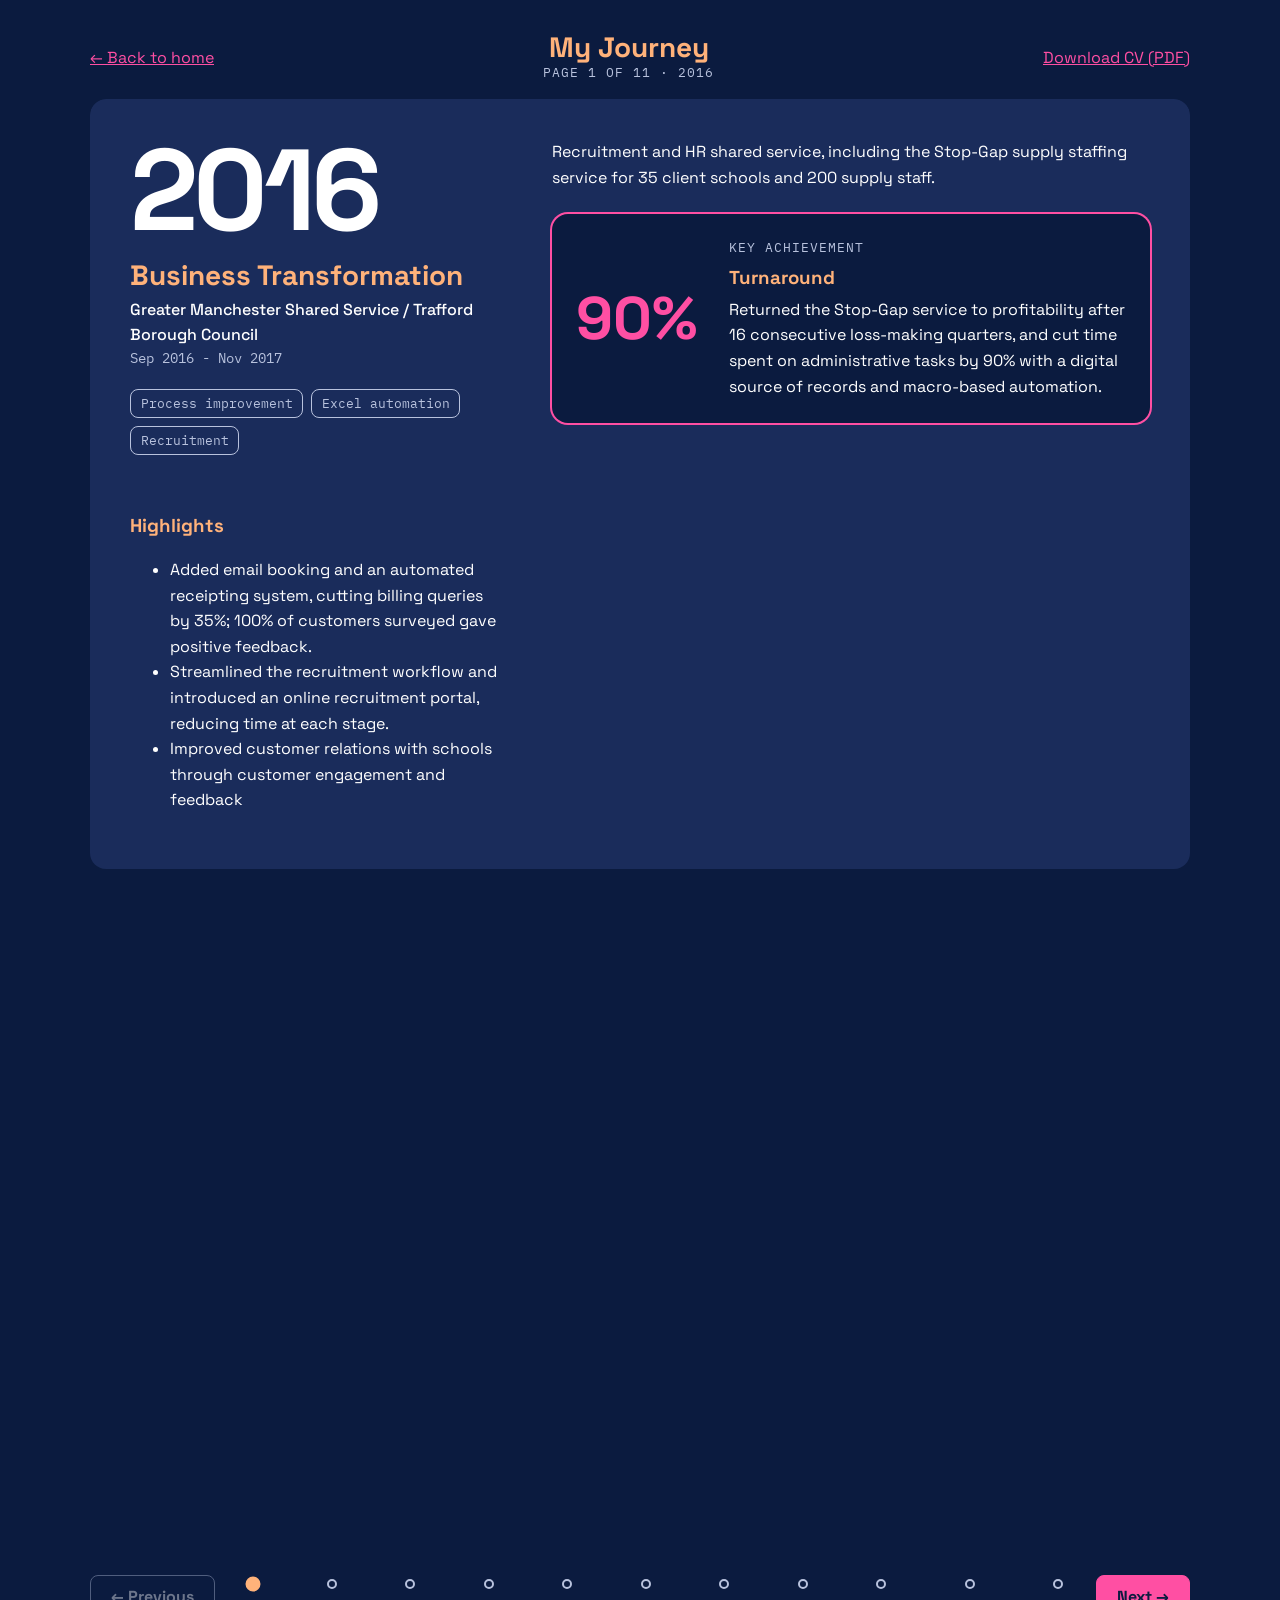
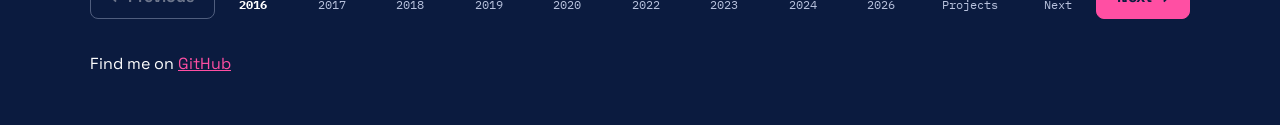
==== journey.html @ dbabebea "Created interactive CV" ====
<!DOCTYPE html>
<html lang="en-GB">
<head>
  <meta charset="UTF-8">
  <meta name="viewport" content="width=device-width, initial-scale=1.0">
  <title>My Journey | Mike Morris</title>
  <link href="https://fonts.googleapis.com/css2?family=IBM+Plex+Mono:wght@400;500&family=Space+Grotesk:wght@400;500;700&display=swap" rel="stylesheet">
  <!-- Your main stylesheet first, then the journey styles. Because journey.css
       loads second, its rules win any tie (the cascade). -->
  <link rel="stylesheet" href="styles.css">
  <link rel="stylesheet" href="journey.css">
</head>
<body class="journey-page">

  <header class="journey-header">
    <a href="index.html">← Back to home</a>
    <div class="journey-heading">
      <h1>My Journey</h1>
      <!-- journey.js writes "Page 2 of 10 · 2017" in here. aria-live makes screen readers announce it. -->
      <p class="label" id="journey-counter" aria-live="polite"></p>
    </div>
    <a href="cv.pdf">Download CV (PDF)</a>
  </header>

  <main>
    <!-- The viewport is the "window" you look through. The track holds every page side by side
         and journey.js slides it left and right. Without JavaScript, the pages simply stack. -->
    <div class="journey-viewport">
      <div class="journey-track">

        <!-- ===== Role 1 =====
             Every role follows the same pattern. To add one, copy a whole <article> block,
             give it a new id and data-label, and journey.js adds it to the year strip.
             All facts and figures come from the master CV: change them there first. -->
        <article class="journey-page-item role" id="role-2016" data-label="2016" aria-labelledby="role-2016-title">
          <div class="role-meta">
            <p class="role-year" aria-hidden="true">2016</p>
            <h2 id="role-2016-title">Business Transformation</h2>
            <p class="role-org">Greater Manchester Shared Service / Trafford Borough Council</p>
            <p class="role-dates">Sep 2016 - Nov 2017</p>
            <ul class="skills" aria-label="Skills used in this role">
              <li>Process improvement</li>
              <li>Excel automation</li>
              <li>Recruitment</li>
            </ul>
          </div>
          <div class="role-body">
            <p class="lead">Recruitment and HR shared service, including the Stop-Gap supply staffing service for 35 client schools and 200 supply staff.</p>
            <div class="achievement">
              <p class="achievement-stat">90%</p>
              <div>
                <p class="label">Key achievement</p>
                <h3>Turnaround</h3>
                <p>Returned the Stop-Gap service to profitability after 16 consecutive loss-making quarters, and cut time spent on administrative tasks by 90% with a digital source of records and macro-based automation.</p>
              </div>
            </div>
            </div><div class="role-highlights"><h3>Highlights</h3>
            <ul>
              <li>Added email booking and an automated receipting system, cutting billing queries by 35%; 100% of customers surveyed gave positive feedback.</li>
              <li>Streamlined the recruitment workflow and introduced an online recruitment portal, reducing time at each stage.</li>
              <li>Improved customer relations with schools through customer engagement and feedback</li>
            </ul>
          </div>
        </article>

        <!-- ===== Role 2 ===== -->
        <article class="journey-page-item role" id="role-2017" data-label="2017" aria-labelledby="role-2017-title">
          <div class="role-meta">
            <p class="role-year" aria-hidden="true">2017</p>
            <h2 id="role-2017-title">Assurance and Risk Support Officer</h2>
            <p class="role-org">Home Office</p>
            <p class="role-dates">Nov 2017 - Feb 2019</p>
            <ul class="skills" aria-label="Skills used in this role">
              <li>Excel automation</li>
              <li>Risk frameworks</li>
              <li>Process design</li>
            </ul>
          </div>
          <div class="role-body">
            <p class="lead">Supporting the Home Office's Risk and Assurance team, and my first move into UK Government.</p>
            <div class="achievement">
              <p class="achievement-stat">20% Reduction</p>
              <div>
                <p class="label">Key achievement</p>
                <h3>Automation</h3>
                <p>Built Excel macro automation cutting a weekly multi-hour data task to around 10 minutes, reducing administrative workload by 20% across two teams.</p>
              </div>
            </div>
            </div><div class="role-highlights"><h3>Highlights</h3>
            <ul>
              <li>Redesigned the resource pool matching process with skills-based, anonymised shortlisting, cutting matching time by around 25% and reducing unconscious bias.</li>
              <li>Developed risk assessment frameworks and a medium-term improvement strategy for the Risk and Assurance team, improving reporting accuracy.</li>
            </ul>
          </div>
        </article>

        <!-- ===== Role 3 ===== -->
        <article class="journey-page-item role" id="role-2018" data-label="2018" aria-labelledby="role-2018-title">
          <div class="role-meta">
            <p class="role-year" aria-hidden="true">2018</p>
            <h2 id="role-2018-title">Team Leader, BICS Data Quality and Cleanse</h2>
            <p class="role-org">Home Office</p>
            <p class="role-dates">Dec 2018 - Dec 2019</p>
            <ul class="skills" aria-label="Skills used in this role">
              <li>Team leadership</li>
              <li>Coaching</li>
              <li>Data quality</li>
            </ul>
          </div>
          <div class="role-body">
            <p class="lead">Leading a team of 10 responsible for data quality and cleanse across large case cohorts.</p>
            <div class="achievement">
              <p class="achievement-stat">+65%</p>
              <div>
                <p class="label">Key achievement</p>
                <h3>Team turnaround</h3>
                <p>Restructured process and culture to raise throughput by 65%, moving the team from "underachievers" to one of the most efficient, as recognised by leadership.</p>
              </div>
            </div>
            </div><div class="role-highlights"><h3>Highlights</h3>
            <ul>
              <li>Built development pathways and coaching; every team member improved between reviews and 4 of 10 were promoted within 9 months.</li>
              <li>Designed data quality and cleanse frameworks for cohorts of 6,000 to 180,000 cases, with tracking tools, QA protocols and formal reports to senior stakeholders.</li>
            </ul>
          </div>
        </article>

        <!-- ===== Role 4 ===== -->
        <article class="journey-page-item role" id="role-2019" data-label="2019" aria-labelledby="role-2019-title">
          <div class="role-meta">
            <p class="role-year" aria-hidden="true">2019</p>
            <h2 id="role-2019-title">Policy Manager</h2>
            <p class="role-org">Maritime and Coastguard Agency</p>
            <p class="role-dates">Dec 2019 - Oct 2020</p>
            <ul class="skills" aria-label="Skills used in this role">
              <li>Crisis management</li>
              <li>Policy</li>
              <li>International stakeholders</li>
            </ul>
          </div>
          <div class="role-body">
            <p class="lead">Maritime labour policy, which became the front line of the UK's COVID-19 response for seafarers.</p>
            <div class="achievement">
              <p class="achievement-stat">0 Delays</p>
              <div>
                <p class="label">Key achievement</p>
                <h3>COVID-19 response</h3>
                <p>Managed the UK maritime seafarer repatriation response, repatriating 80% of seafarers on UK-flagged ships within their legal limit with zero delays to global shipping.</p>
              </div>
            </div>
            </div><div class="role-highlights"><h3>Highlights</h3>
            <ul>
              <li>Represented the UK at international maritime conventions, including the European Maritime Safety Agency workshop in Lisbon.</li>
              <li>Managed biannual tripartite working group of seafarers, shipowners and Government, then restructured it to run remotley during COVID-19 pandemic.</li>
              <li>Led Maritime Labour Convention 2006 policy work and its post-implementation review, analysing compliance data to drive improvements.</li>
            </ul>
          </div>
        </article>

        <!-- ===== Role 5 ===== -->
        <article class="journey-page-item role" id="role-2020" data-label="2020" aria-labelledby="role-2020-title">
          <div class="role-meta">
            <p class="role-year" aria-hidden="true">2020</p>
            <h2 id="role-2020-title">Programme Support and Private Secretary, LAMP Testing</h2>
            <p class="role-org">Department of Health and Social Care (loan from MCGA)</p>
            <p class="role-dates">Oct 2020 - Feb 2022</p>
            <ul class="skills" aria-label="Skills used in this role">
              <li>Programme delivery</li>
              <li>Vendor negotiation</li>
              <li>Governance</li>
            </ul>
          </div>
          <div class="role-body">
            <p class="lead">Delivering saliva-based LAMP COVID-19 testing for NHS staff during the national emergency, reporting to the Programme Director and Chief Scientific Officer.</p>
            <div class="achievement">
              <p class="achievement-stat">25%</p>
              <div>
                <p class="label">Key achievement</p>
                <h3>National rollout</h3>
                <p>Delivered LAMP COVID-19 testing across 6 NHS Trusts covering 30+ hospitals and universities, providing routine testing capacity for 25% of the NHS workforce, ahead of schedule and under budget.</p>
              </div>
            </div>
            </div><div class="role-highlights"><h3>Highlights</h3>
            <ul>
              <li>Ran six concurrent site implementation workstreams, each with its own plan tracking milestones, dependencies and compliance.</li>
              <li>Secured a 12-month warranty extension at no additional cost for 200+ unused LAMP machines, with no contractual obligation on the vendor.</li>
              <li>Automated the lab ordering process, saving around 2 hours a week across 5 labs.</li>
              <li>As Private Secretary, advised the Director of LAMP Testing on policy implementation,cross-departmental work and departmental standards and practices.</li>
            </ul>
          </div>
        </article>

        <!-- ===== Role 6 ===== -->
        <article class="journey-page-item role" id="role-2022" data-label="2022" aria-labelledby="role-2022-title">
          <div class="role-meta">
            <p class="role-year" aria-hidden="true">2022</p>
            <h2 id="role-2022-title">Project &amp; Product Manager</h2>
            <p class="role-org">Lloyds Banking Group</p>
            <p class="role-dates">Mar 2022 - Apr 2023 · Contract</p>
            <ul class="skills" aria-label="Skills used in this role">
              <li>Roadmapping</li>
              <li>Portfolio governance</li>
              <li>Release planning</li>
            </ul>
          </div>
          <div class="role-body">
            <p class="lead">The UK's largest retail and commercial bank. Managed a portfolio of 35+ initiatives across 7 business areas and customer-facing digital products serving 350,000+ users.</p>
            <div class="achievement">
              <p class="achievement-stat">6&nbsp;clashes</p>
              <div>
                <p class="label">Key achievement</p>
                <h3>Release roadmap</h3>
                <p>Built the delivery roadmap for 35 projects across 7 departments and 12 monthly release windows, exposing 6 release clashes; resequenced with senior leaders, avoiding at least 3 project delays.</p>
              </div>
            </div>
            </div><div class="role-highlights"><h3>Highlights</h3>
            <ul>
              <li>Introduced portfolio-level governance, dependency management and alignment protocols, reducing inter-project conflicts by 30%.</li>
              <li>Developed stage-gate governance and PMO standards across business units, moving delivery from inconsistent practice to a standard framework.</li>
              <li>Took customer-facing digital products from business case to launch, coordinating Technology, Compliance, Marketing and Operations for 350,000+ customers.</li>
            </ul>
          </div>
        </article>

        <!-- ===== Role 7 ===== -->
        <article class="journey-page-item role" id="role-2023" data-label="2023" aria-labelledby="role-2023-title">
          <div class="role-meta">
            <p class="role-year" aria-hidden="true">2023</p>
            <h2 id="role-2023-title">Head of PMO</h2>
            <p class="role-org">QuantSpark</p>
            <p class="role-dates">Apr 2023 - Aug 2023</p>
            <ul class="skills" aria-label="Skills used in this role">
              <li>PMO set-up</li>
              <li>Asana</li>
              <li>Runn.io</li>
            </ul>
          </div>
          <div class="role-body">
            <p class="lead">Data science and analytics consultancy of around 80 people. Recruited to build PMO capability from inception, reporting to the CEO as a member of the Senior Leadership Team.</p>
            <div class="achievement">
              <p class="achievement-stat">4&nbsp;months</p>
              <div>
                <p class="label">Key achievement</p>
                <h3>PMO from zero</h3>
                <p>Designed and implemented the PMO framework (lifecycle methodology, portfolio governance, resource management, risk), taking the firm from no formal practice to operational maturity in four months.</p>
              </div>
            </div>
            </div><div class="role-highlights"><h3>Highlights</h3>
            <ul>
              <li>Introduced stage-gate governance that improved revenue forecasting accuracy by 30%, project profitability visibility by 40% and overall project efficiency by 25%.</li>
              <li>Built skills-based allocation and capacity planning for 30+ consultants across 15+ concurrent projects, raising billable utilisation by 25% and cutting bench time by 40%.</li>
              <li>Designed and piloted RAID training with 10 project staff; CEO intervention on pilot projects fell by 65%.</li>
            </ul>
          </div>
        </article>

        <!-- ===== Role 8 ===== -->
        <article class="journey-page-item role" id="role-2024" data-label="2024" aria-labelledby="role-2024-title">
          <div class="role-meta">
            <p class="role-year" aria-hidden="true">2024</p>
            <h2 id="role-2024-title">Project Manager - Global</h2>
            <p class="role-org">Vantage Data Centres</p>
            <p class="role-dates">Feb 2024 - Mar 2026 · Role made redundant</p>
            <ul class="skills" aria-label="Skills used in this role">
              <li>Power BI</li>
              <li>MS Project</li>
              <li>Azure DevOps</li>
              <li>Power Platform</li>
            </ul>
          </div>
          <div class="role-body">
            <p class="lead">Global hyperscale data centre provider, 1,000+ employees. Delivered projects and platform governance across EMEA, APAC and North America, working asynchronously across seven time zones.</p>
            <div class="achievement">
              <p class="achievement-stat">$150k</p>
              <div>
                <p class="label">Key achievement</p>
                <h3>Programme rescue and cancellation</h3>
                <p>Took over a CFIUS regulatory segmentation project that had been Red for 2+ months and reached Green within two weeks. Then recommended cancelling it as no longer fit for purpose, saving $150,000 with agreement from Legal, Cybersecurity and IT.</p>
              </div>
            </div>
            </div><div class="role-highlights"><h3>Highlights</h3>
            <ul>
              <li>Built a Power BI project hub for a Director overseeing 26 projects, cutting utilisation from 145% to 90% in three weeks; four projects moved from Red to Green.</li>
              <li>Introduced Agile ceremonies, story pointing and MVPs, cutting load on 8 developers from 300% to 85% over four sprints.</li>
              <li>Built a department-wide PMO framework from inception, reducing project delays by 25% and delivery timelines by 20%.</li>
              <li>Took a stalled executive dashboard programme from 1 to 8 live dashboards, unifying up to five source systems through a bronze, silver and gold data lake.</li>
              <li>Managed a $10M estate-wide hardware upgrade across 30+ data centre facilities, delivering on time with minimal disruption.</li>
            </ul>
          </div>
        </article>

        <!-- ===== Role 9 (current) ===== -->
        <article class="journey-page-item role" id="role-2026" data-label="2026" aria-labelledby="role-2026-title">
          <div class="role-meta">
            <p class="role-year" aria-hidden="true">2026</p>
            <h2 id="role-2026-title">Founder</h2>
            <p class="role-org">Early-stage B2C SaaS start-up (stealth)</p>
            <p class="role-dates">Mar 2026 - Present</p>
            <ul class="skills" aria-label="Skills used in this role">
              <li>Product strategy</li>
              <li>Commercial modelling</li>
              <li>UK GDPR</li>
            </ul>
          </div>
          <div class="role-body">
            <p class="lead">Founded a mobile-first subscription platform alongside a technical co-founder. Product details are withheld while the business is pre-launch.</p>
            <div class="achievement">
              <p class="achievement-stat">12+</p>
              <div>
                <p class="label">Key achievement</p>
                <h3>Concept to launch-ready</h3>
                <p>Took the platform from concept to a de-risked, launch-ready specification: 12+ specification documents, a four-phase roadmap and 15+ interactive prototypes covering every major user flow.</p>
              </div>
            </div>
            </div><div class="role-highlights"></div><div class="role-highlights"><h3>Highlights</h3>
            <ul>
              <li>Recruited and structured an equal technical co-founder partnership, documenting equity, vesting, reserved matters and IP assignment.</li>
              <li>Built the commercial model and go-to-market plan, benchmarking pricing against 20+ competitors and simplifying a four-tier model to two tiers.</li>
              <li>Drafted a UK GDPR-compliant privacy policy, incorporated the company and completed ICO registration.</li>
            </ul>
          </div>
        </article>

        <!-- ===== The Fun Stuff (hobbies & learning) ===== -->
          <section class="journey-page-item journey-extras" id="side-projects" data-label="Projects" aria-labelledby="side-projects-title">
          <p class="label">Alongside the day job</p>
          <h2 id="side-projects-title">Side projects and hobbies</h2>
          <p class="lead">What I build to understand the technology, the businesses I advise, and what I do away from a screen.</p>

          <h3>Things I've built</h3>
          <div class="card-grid">
            <article class="tile">
              <p class="label">2026 · WebAssembly · AI delivery</p>
              <h4>Red Alert in the browser</h4>
              <p>A browser port of Command &amp; Conquer: Red Alert (1996), with an agentic AI coding.</p>
              <a href="Projects/Red-Alert-Browser.html">Find out more</a>
            </article>
            <article class="tile">
              <p class="label">n8n · Apify · AI workflows</p>
              <h4>Job search automation</h4>
              <p>A low-cost AI model scores every scraped role against my CV, and only roles above 60% go to a stronger model to draft a cover letter. Published on GitHub after a full data-protection review.</p>
               <a href="Projects/Job-Search-Automation.html">Find out more</a> 
            </article>
            <article class="tile">
              <p class="label">Google Workspace · Script Automation · Google Data Studio</p>
              <h4>Semi-Automated Application Tracking</h4>
              <p>Autmated record keeping tracking all job applications made and outcomes feeding into live dashboard </p>
              <a href="Projects/records-automation.html">Find out more</a>
            </article>
            <article class="tile">
              <p class="label">Svelte · AI-assisted development</p>
              <h4>Document navigation app</h4>
              <p>Custom web app created for presenting sensitive data during meeting.</p>
            </article>
            <article class="tile">
              <p class="label">Raspberry Pi · DNS · Linux</p>
              <h4>Pi-hole home network</h4>
              <p>Network-wide ad and tracker blocking.</p>
            </article>
          </div>

          <h3>Advisory work</h3>
          <dl class="highlights">
            <dt><a href="https://www.vierma.cz/">Vierma</a> · Feb 2026 - Present</dt>
            <dd>Commercial and growth advisor to a premium textile e-commerce start-up based in Prague. Attending international trade exhibitions.</dd>
            <dt><a href="https://www.TheGKN.net">The Goalkeeping Network</a> · Jan 2021 - Present</dt>
            <dd>Supporting company Founders with commercial and business advice.</dd>
            <dt>Born Again Boots · Feb 2023 - Jan 2025</dt>
            <dd>Business planning for a sustainable footwear company, including P&amp;L forecasting, financial controls and reporting.</dd>
          </dl>

          <h3>Outside work</h3>
          <div class="card-grid">
            <article class="tile">
              <p class="label">Sport</p>
              <h4>Football and fundraising</h4>
              <p>Organised charity football matches between 2017 and 2022, raising £7,500+ for personal causes, Ronald McDonald House and the Darby Rimmer MND Foundation.</p>
            </article>
            <article class="tile">
              <p class="label">Coaching</p>
              <h4>Grassroots Football</h4>
              <p>Goalkeeing coach supporting Step 7 grassroots club since October 2025. Last season achieved promotion, two cup finals and one cup win</p>
            </article>
            <article class="tile">
              <p class="label">Football</p>
              <h4>Goalkeeing</h4>
              <p>10 years warming benches around non-league across North-West, South Coast and London.</p>
            </article>
          </div>
        </section>


        <!-- ===== The next role ===== -->
        <section class="journey-page-item journey-end" id="next" data-label="Next" aria-labelledby="next-title">
          <p class="label">The next role</p>
          <h2 id="next-title">Looking for project and programme delivery, PMO and governance roles.</h2>
          <p class="lead">Open to London, hybrid and remote roles. If your team is working on something like this, I'd like to hear about it.</p>
          <p>Open to contract, Permanent or Freelance opportunities</p>
          <p class="journey-end-links">
            <a href="mailto:"Mikem9693@Gmail.com">Email me</a>
            <a href="cv.pdf">Download CV (PDF)</a>
            <a href="#role-2016">Back to 2016</a>
          </p>
        </section>

      </div>
    </div>

    <!-- The navigation bar. It starts hidden, and journey.js reveals it, because
         these buttons only work when JavaScript is running. -->
    <nav class="journey-nav" aria-label="Move through my journey" hidden>
      <button type="button" class="journey-prev">← Previous</button>
      <ol class="journey-spine"></ol>
      <button type="button" class="journey-next">Next →</button>
    </nav>
  </main>

  <footer>
    <p>Find me on <a href="https://github.com/Mikem9693">GitHub</a></p>
  </footer>

  <!-- Scripts go at the end of <body>, so the page's HTML exists before the script looks for it. -->
  <script src="journey.js"></script>
</body>
</html>
---- styles.css ----
:root {
  --bg: #0B1B3F;
  --surface: #1A2C5B;
  --text: #FFFFFF;
  --muted: #B8C2DD;
  --heading: #FFB27A;
  --accent: #FF4FA3;
}

* {
  box-sizing: border-box;
}

body {
  margin: 0;
  padding: 2rem;
  font-family: "Space Grotesk", sans-serif;
  background: var(--bg);
  color: var(--text);
  line-height: 1.6;
  min-height: 100vh;
  display: flex;
  flex-direction: column;
  gap: 1rem;
}

main, footer {
  width: 100%;
  max-width: 1400px;
  margin: 0 auto;
}

h1, h2, h3 {
  color: var(--heading);
}

h1 {
  font-size: 3rem;
  line-height: 1.1;
}

a {
  color: var(--accent);
}

.bento {
  display: grid;
  grid-template-columns: repeat(4, 1fr);
  grid-template-rows: repeat(4, auto);
  gap: 1rem;
  flex: 1;
}

.tile {
  background: var(--surface);
  border-radius: 1rem;
  padding: 1.5rem;
  transition: transform 0.2s ease, box-shadow 0.2s ease;
}

.tile:hover {
  transform: translateY(-4px);
  box-shadow: 0 0 0 2px var(--accent);
}

.tile h1,
.tile h2 {
  margin-top: 0;
}

.label {
  font-family: "IBM Plex Mono", monospace;
  font-size: 0.8rem;
  text-transform: uppercase;
  letter-spacing: 0.08em;
  color: var(--muted);
  margin: 0 0 0.75rem;
}

.tile-intro    { grid-column: span 3; }
.tile-featured { grid-column: span 2; grid-row: span 2; }
.tile-built    { grid-column: span 2; }
.tile-toolkit  { grid-column: span 3; }

@media (max-width: 700px) {
  .bento {
    grid-template-columns: 1fr;
    grid-template-rows: none;
  }
  .tile {
    grid-column: auto;
    grid-row: auto;
  }
}

.highlights dt {
  color: var(--heading);
  font-weight: 500;
}

.highlights dd {
  margin: 0 0 0.75rem;
}
.article-page h3 {
  font-size: 1rem;
  font-weight: 700;
  margin: 1rem 0 0.5rem;
}

.article-page ul {
  padding-left: 1.25rem;
}

.callout {
  margin: 2rem 0;
  padding: 1.25rem 1.5rem;
  background: var(--surface);
  border-left: 4px solid var(--accent);
  border-radius: 0 0.75rem 0.75rem 0;
  font-size: 0.9rem;
  font-style: italic;
}

.callout p {
  margin: 0;
}
---- journey.css ----
/* ==========================================================
   journey.css: styles for journey.html only.
   Uses the colour variables from styles.css (--bg, --surface,
   --text, --muted, --heading, --accent), so if you change a
   colour there, this page changes too.
   ========================================================== */

/* ----- Page layout ----- */

.journey-header,
.journey-page main,
.journey-page footer {
  width: 100%;
  max-width: 1100px;
  margin: 0 auto;
}

.journey-page main {
  flex: 1;
}

.journey-header {
  display: flex;
  flex-wrap: wrap;
  justify-content: space-between;
  align-items: center;
  gap: 1rem;
}

.journey-heading {
  text-align: center;
}

.journey-heading h1 {
  margin: 0;
  font-size: 1.75rem;
}

.journey-heading .label {
  margin: 0;
}

/* Every page of the journey is a card, like your homepage tiles. */
.journey-page-item {
  background: var(--surface);
  border-radius: 1rem;
  padding: 2.5rem;
}

/* Without JavaScript, the pages stack in a column like a normal CV. */
.journey-track {
  display: flex;
  flex-direction: column;
  gap: 1.5rem;
}

/* ----- A role page ----- */

.role {
  display: grid;
  grid-template-columns: 1fr 1.6fr;
  align-content: start;  /* stops the rows stretching when a page is shorter than the tallest one */
  gap: 2rem 3rem;
}

.role-year {
  margin: 0 0 1rem;
  font-size: clamp(4rem, 9vw, 7.5rem);
  font-weight: 700;
  line-height: 0.9;
  letter-spacing: -0.04em;
}

.role h2 {
  margin: 0 0 0.25rem;
  font-size: 1.75rem;
  line-height: 1.2;
}

.role-org {
  margin: 0;
  font-weight: 500;
}

.role-dates {
  margin: 0 0 1.25rem;
  font-family: "IBM Plex Mono", monospace;
  font-size: 0.85rem;
  color: var(--muted);
}

.skills {
  list-style: none;
  margin: 0;
  padding: 0;
  display: flex;
  flex-wrap: wrap;
  gap: 0.5rem;
}

.skills li {
  padding: 0.2rem 0.6rem;
  border: 1px solid var(--muted);
  border-radius: 0.5rem;
  font-family: "IBM Plex Mono", monospace;
  font-size: 0.8rem;
  color: var(--muted);
}

.role-body .lead {
  margin-top: 0;
}

.role-body h3,
.role-highlights h3 {
  margin: 1.5rem 0 0.5rem;
  .role-highlights {
  grid-column: 1 / -1;
}

.role-highlights h3:first-child {
  margin-top: 0;
}
}

/* The key achievement panel borrows the pink ring from your tile hover. */
.achievement {
  display: flex;
  flex-wrap: wrap;
  align-items: center;
  gap: 1rem 2rem;
  margin: 1.5rem 0 0;
  padding: 1.5rem;
  border-radius: 1rem;
  background: var(--bg);
  box-shadow: 0 0 0 2px var(--accent);
}

.achievement > div {
  flex: 1 1 16rem;
}

.achievement-stat {
  margin: 0;
  font-size: clamp(2.5rem, 5vw, 3.75rem);
  font-weight: 700;
  line-height: 1;
  color: var(--accent);
}

.achievement .label,
.achievement h3 {
  margin: 0 0 0.25rem;
}

.achievement p:last-child {
  margin: 0;
}

/* ----- Final page ----- */

.journey-end h2 {
  margin: 0 0 1rem;
  font-size: 2.25rem;
  line-height: 1.15;
}

.journey-end-links {
  display: flex;
  flex-wrap: wrap;
  gap: 1rem 2rem;
  font-weight: 700;
}

/* ==========================================================
   Book mode. journey.js adds the class "is-book" to <body>,
   so these rules only apply when JavaScript is running.
   ========================================================== */

.is-book .journey-viewport {
  overflow: hidden;      /* hides the pages to the left and right... */
  overflow: clip;        /* ...and stops the browser scrolling it sideways when a link like #role-3 opens.
                            Older browsers ignore this line and keep "hidden". */
  border-radius: 1rem;
  transition: height 0.6s cubic-bezier(0.2, 0.7, 0.2, 1);
}

.is-book .journey-track {
  flex-direction: row;   /* pages sit side by side instead of stacked */
  gap: 0;
  transition: transform 0.6s cubic-bezier(0.2, 0.7, 0.2, 1);
  align-items: flex-start;
}

.is-book .journey-page-item {
  flex: 0 0 100%;        /* each page is exactly one viewport wide */
}

/* ----- Navigation bar ----- */

.journey-nav {
  display: flex;
  align-items: center;
  gap: 1rem;
  margin-top: 1rem;
}

/* Important: "display: flex" above would override the hidden attribute,
   so this rule puts it back. */
.journey-nav[hidden] {
  display: none;
}

.journey-nav button {
  min-height: 44px;
  padding: 0 1.25rem;
  border: 1px solid var(--muted);
  border-radius: 0.5rem;
  background: transparent;
  color: var(--text);
  font: inherit;
  font-weight: 700;
  cursor: pointer;
}

.journey-nav .journey-next {
  background: var(--accent);
  border-color: var(--accent);
  color: var(--bg);
}

.journey-nav button:disabled {
  opacity: 0.4;
  cursor: default;
}

.journey-nav button:focus-visible {
  outline: 2px solid var(--heading);
  outline-offset: 2px;
}

/* The year strip */
.journey-spine {
  flex: 1;
  list-style: none;
  margin: 0;
  padding: 0;
  display: flex;
  justify-content: space-between;
  overflow-x: auto;
}

.journey-nav .spine-button {
  display: flex;
  flex-direction: column;
  align-items: center;
  gap: 0.35rem;
  min-width: 44px;
  padding: 0.25rem;
  border: none;
  background: none;
  color: var(--muted);
  font-family: "IBM Plex Mono", monospace;
  font-size: 0.75rem;
  font-weight: 400;
}

.spine-dot {
  width: 10px;
  height: 10px;
  border: 2px solid var(--muted);
  border-radius: 50%;
  transition: transform 0.3s ease, background 0.3s ease;
}

/* Pages you've passed and the page you're on get a filled peach dot. */
.spine-button.is-passed .spine-dot,
.spine-button[aria-current] .spine-dot {
  background: var(--heading);
  border-color: var(--heading);
}

.journey-nav .spine-button[aria-current] {
  color: var(--text);
  font-weight: 700;
}

.spine-button[aria-current] .spine-dot {
  transform: scale(1.5);
}

/* Some people set their device to reduce motion. Respect that. */
@media (prefers-reduced-motion: reduce) {
    .is-book .journey-viewport,
  .spine-dot {
    transition: none;
  }
}

/* Phones: one column, less padding, previous and next on their own row. */
@media (max-width: 700px) {
  .role {
    grid-template-columns: 1fr;
  }

  .journey-page-item {
    padding: 1.5rem;
  }

  .journey-nav {
    flex-wrap: wrap;
  }

  .journey-spine {
    order: -1;           /* moves the year strip above the buttons */
    flex-basis: 100%;
  }
}

/* ----- Side projects page ----- */

.card-grid {
  display: grid;
  grid-template-columns: repeat(auto-fit, minmax(14rem, 1fr));
  gap: 1rem;
}

.journey-extras h2 {
  margin: 0 0 1rem;
  font-size: 2.25rem;
  line-height: 1.15;
}

.journey-extras h3 {
  font-size: 1rem;
  margin: 2rem 0 0.75rem;
}

.journey-extras h4 {
  margin: 0 0 0.5rem;
  color: var(--heading);
}

.journey-extras .tile {
  background: var(--bg);
}

.journey-extras .tile p:last-child {
  margin-bottom: 0;
}
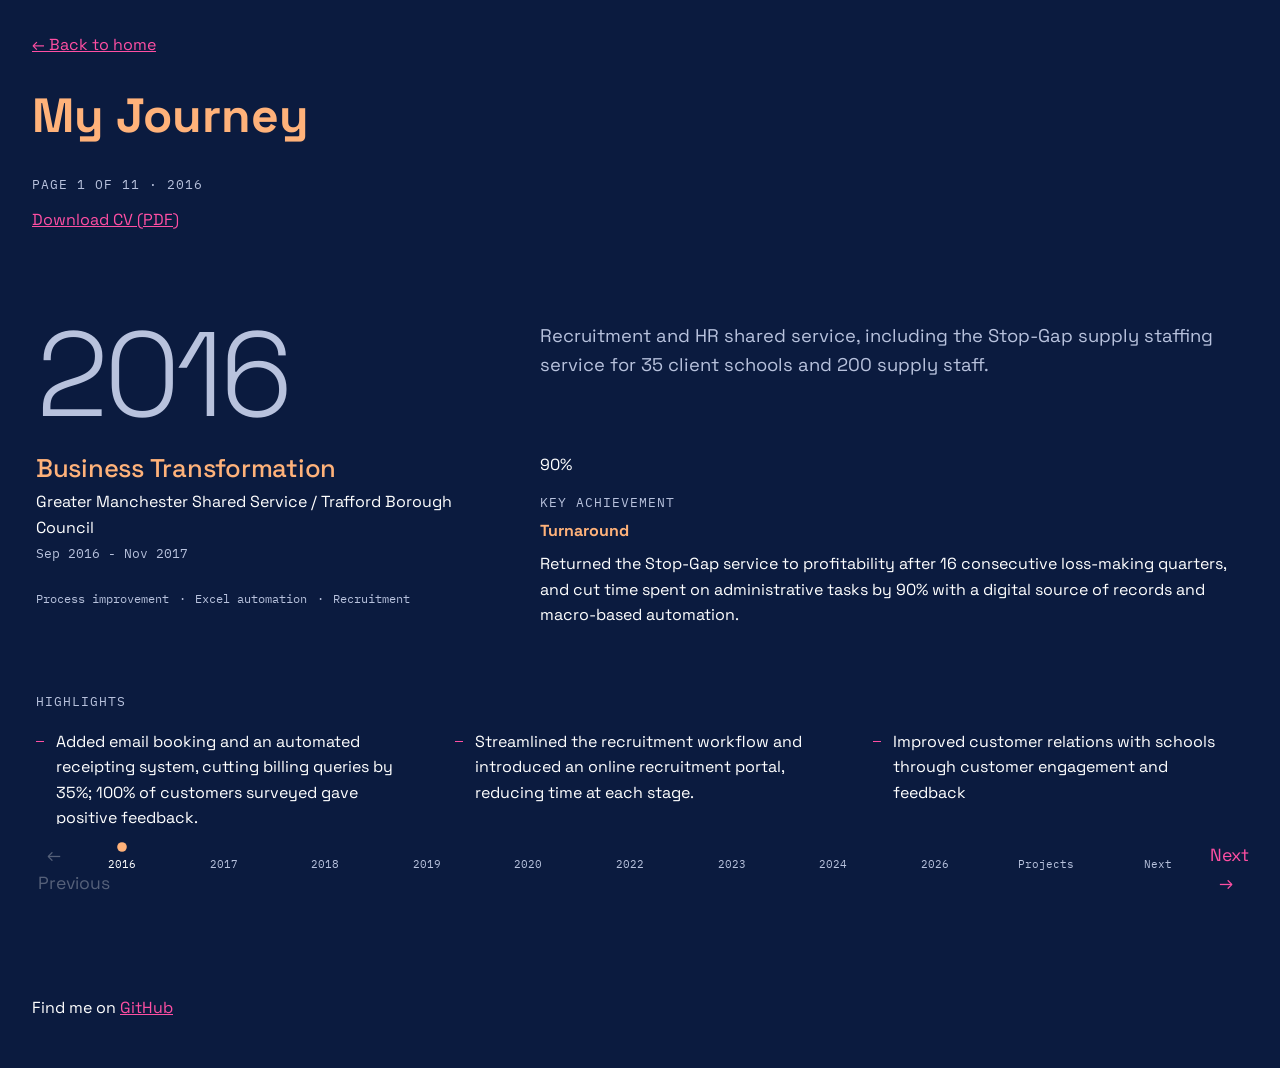
==== commit 82bff9c1: "navigation bar sticky amendment & text changes" ====
--- a/journey.html
+++ b/journey.html
@@ -2,7 +2,7 @@
 <html lang="en-GB">
 <head>
   <meta charset="UTF-8">
-  <meta name="viewport" content="width=device-width, initial-scale=1.0">
+  <meta name="viewport" content="width=device-width, initial-scale=1.0, viewport-fit=cover">
   <title>My Journey | Mike Morris</title>
   <link href="https://fonts.googleapis.com/css2?family=IBM+Plex+Mono:wght@400;500&family=Space+Grotesk:wght@400;500;700&display=swap" rel="stylesheet">
   <!-- Your main stylesheet first, then the journey styles. Because journey.css
--- a/styles.css
+++ b/styles.css
@@ -1,3 +1,10 @@
+/* ==========================================================
+   styles.css: the base for every page.
+   Colours, fonts and default text styles.
+   site.css (header, menus, articles) and journey.css (the book)
+   build on top of this.
+   ========================================================== */
+
 :root {
   --bg: #0B1B3F;
   --surface: #1A2C5B;
@@ -24,12 +31,6 @@
   gap: 1rem;
 }
 
-main, footer {
-  width: 100%;
-  max-width: 1400px;
-  margin: 0 auto;
-}
-
 h1, h2, h3 {
   color: var(--heading);
 }
@@ -43,31 +44,6 @@
   color: var(--accent);
 }
 
-.bento {
-  display: grid;
-  grid-template-columns: repeat(4, 1fr);
-  grid-template-rows: repeat(4, auto);
-  gap: 1rem;
-  flex: 1;
-}
-
-.tile {
-  background: var(--surface);
-  border-radius: 1rem;
-  padding: 1.5rem;
-  transition: transform 0.2s ease, box-shadow 0.2s ease;
-}
-
-.tile:hover {
-  transform: translateY(-4px);
-  box-shadow: 0 0 0 2px var(--accent);
-}
-
-.tile h1,
-.tile h2 {
-  margin-top: 0;
-}
-
 .label {
   font-family: "IBM Plex Mono", monospace;
   font-size: 0.8rem;
@@ -75,52 +51,4 @@
   letter-spacing: 0.08em;
   color: var(--muted);
   margin: 0 0 0.75rem;
-}
-
-.tile-intro    { grid-column: span 3; }
-.tile-featured { grid-column: span 2; grid-row: span 2; }
-.tile-built    { grid-column: span 2; }
-.tile-toolkit  { grid-column: span 3; }
-
-@media (max-width: 700px) {
-  .bento {
-    grid-template-columns: 1fr;
-    grid-template-rows: none;
-  }
-  .tile {
-    grid-column: auto;
-    grid-row: auto;
-  }
-}
-
-.highlights dt {
-  color: var(--heading);
-  font-weight: 500;
-}
-
-.highlights dd {
-  margin: 0 0 0.75rem;
-}
-.article-page h3 {
-  font-size: 1rem;
-  font-weight: 700;
-  margin: 1rem 0 0.5rem;
-}
-
-.article-page ul {
-  padding-left: 1.25rem;
-}
-
-.callout {
-  margin: 2rem 0;
-  padding: 1.25rem 1.5rem;
-  background: var(--surface);
-  border-left: 4px solid var(--accent);
-  border-radius: 0 0.75rem 0.75rem 0;
-  font-size: 0.9rem;
-  font-style: italic;
-}
-
-.callout p {
-  margin: 0;
 }
--- a/journey.css
+++ b/journey.css
@@ -1,57 +1,138 @@
 /* ==========================================================
-   journey.css: styles for journey.html only.
-   Uses the colour variables from styles.css (--bg, --surface,
-   --text, --muted, --heading, --accent), so if you change a
-   colour there, this page changes too.
+   journey.css: the layout for index.html (the Journey).
+   Colours and fonts come from styles.css; the header, menus
+   and --line come from site.css.
+   Minimalist approach: no cards or boxes. Space, type size
+   and thin lines do the work instead.
    ========================================================== */
 
-/* ----- Page layout ----- */
-
-.journey-header,
-.journey-page main,
-.journey-page footer {
-  width: 100%;
-  max-width: 1100px;
-  margin: 0 auto;
-}
-
-.journey-page main {
-  flex: 1;
-}
-
-.journey-header {
+/* Each page: no background, just space above and below. */
+.journey-page-item {
+  padding: 4.5rem 0.25rem 3.5rem;
+}
+
+/* Without JavaScript the pages stack, so a thin line separates them. */
+.journey-page-item + .journey-page-item {
+  border-top: 1px solid var(--line);
+}
+
+.journey-page-item h2 {
+  font-weight: 500;
+  letter-spacing: -0.01em;
+}
+
+.journey-page-item .lead {
+  font-size: 1.15rem;
+  color: var(--muted);
+}
+
+/* Section headings inside a page look like labels: small, mono, muted. */
+.role-highlights h3,
+.journey-more h3 {
+  margin: 0 0 1rem;
+  font-family: "IBM Plex Mono", monospace;
+  font-size: 0.8rem;
+  font-weight: 400;
+  text-transform: uppercase;
+  letter-spacing: 0.08em;
+  color: var(--muted);
+}
+
+/* ----- Intro ----- */
+
+/* Limit the width of what's inside the intro, not the page itself.
+   Every page must stay exactly 100% wide, or the sliding goes out of line. */
+.journey-intro > * {
+  max-width: 46rem;
+}
+
+.journey-intro h1 {
+  margin: 0.5rem 0 1.5rem;
+  font-size: clamp(3.5rem, 9vw, 6.5rem);
+  font-weight: 500;
+  line-height: 1;
+  letter-spacing: -0.035em;
+}
+
+.intro-statement {
+  margin: 0 0 1.5rem;
+  font-size: clamp(1.35rem, 2.6vw, 1.85rem);
+  line-height: 1.35;
+}
+
+.intro-actions {
   display: flex;
   flex-wrap: wrap;
-  justify-content: space-between;
   align-items: center;
-  gap: 1rem;
-}
-
-.journey-heading {
-  text-align: center;
-}
-
-.journey-heading h1 {
-  margin: 0;
-  font-size: 1.75rem;
-}
-
-.journey-heading .label {
-  margin: 0;
-}
-
-/* Every page of the journey is a card, like your homepage tiles. */
-.journey-page-item {
-  background: var(--surface);
-  border-radius: 1rem;
-  padding: 2.5rem;
-}
-
-/* Without JavaScript, the pages stack in a column like a normal CV. */
-.journey-track {
-  display: flex;
-  flex-direction: column;
-  gap: 1.5rem;
+  gap: 1rem 2rem;
+  margin: 2.5rem 0 0;
+}
+
+.button {
+  display: inline-block;
+  padding: 0.75rem 1.4rem;
+  border: 1px solid var(--accent);
+  border-radius: 999px;
+  color: var(--accent);
+  font-weight: 500;
+  text-decoration: none;
+  transition: background 0.2s ease, color 0.2s ease;
+}
+
+.button:hover {
+  background: var(--accent);
+  color: var(--bg);
+}
+
+.intro-meta {
+  margin: 3rem 0 0;
+  font-family: "IBM Plex Mono", monospace;
+  font-size: 0.8rem;
+  color: var(--muted);
+}
+
+/* ----- Career highlights ----- */
+
+.journey-highlights h2 {
+  margin: 0.25rem 0 3rem;
+  font-size: clamp(2rem, 4vw, 2.75rem);
+}
+
+.highlight-grid {
+  list-style: none;
+  margin: 0;
+  padding: 0;
+  display: grid;
+  grid-template-columns: repeat(auto-fit, minmax(15rem, 1fr));
+  gap: 2.5rem 3rem;
+}
+
+.highlight-grid li {
+  padding-top: 1.25rem;
+  border-top: 1px solid var(--line);
+}
+
+.highlight-stat {
+  margin: 0 0 0.75rem;
+  font-size: clamp(2.25rem, 4vw, 3rem);
+  font-weight: 300;
+  line-height: 1.1;
+  letter-spacing: -0.02em;
+  color: var(--accent);
+}
+
+.highlight-grid p:not(.highlight-stat) {
+  margin: 0 0 0.75rem;
+}
+
+.highlight-grid a {
+  font-size: 0.85rem;
+  color: var(--muted);
+  text-decoration: none;
+}
+
+.highlight-grid a:hover {
+  color: var(--accent);
 }
 
 /* ----- A role page ----- */
@@ -59,117 +140,173 @@
 .role {
   display: grid;
   grid-template-columns: 1fr 1.6fr;
-  align-content: start;  /* stops the rows stretching when a page is shorter than the tallest one */
-  gap: 2rem 3rem;
+  align-content: start;
+  gap: 2.5rem 4rem;
 }
 
 .role-year {
-  margin: 0 0 1rem;
-  font-size: clamp(4rem, 9vw, 7.5rem);
-  font-weight: 700;
+  margin: 0 0 1.5rem;
+  font-size: clamp(4.5rem, 10vw, 7.5rem);
+  font-weight: 300;
   line-height: 0.9;
   letter-spacing: -0.04em;
+  color: var(--muted);
 }
 
 .role h2 {
-  margin: 0 0 0.25rem;
-  font-size: 1.75rem;
+  margin: 0 0 0.35rem;
+  font-size: 1.6rem;
   line-height: 1.2;
 }
 
 .role-org {
   margin: 0;
-  font-weight: 500;
 }
 
 .role-dates {
-  margin: 0 0 1.25rem;
-  font-family: "IBM Plex Mono", monospace;
-  font-size: 0.85rem;
-  color: var(--muted);
-}
-
+  margin: 0.25rem 0 1.5rem;
+  font-family: "IBM Plex Mono", monospace;
+  font-size: 0.8rem;
+  color: var(--muted);
+}
+
+/* Skills as one quiet line of text, separated by dots, instead of boxes. */
 .skills {
   list-style: none;
   margin: 0;
   padding: 0;
   display: flex;
   flex-wrap: wrap;
-  gap: 0.5rem;
-}
-
-.skills li {
-  padding: 0.2rem 0.6rem;
-  border: 1px solid var(--muted);
-  border-radius: 0.5rem;
-  font-family: "IBM Plex Mono", monospace;
-  font-size: 0.8rem;
-  color: var(--muted);
+  gap: 0.25rem 0.6rem;
+  font-family: "IBM Plex Mono", monospace;
+  font-size: 0.75rem;
+  color: var(--muted);
+}
+
+.skills li + li::before {
+  content: "·";
+  margin-right: 0.6rem;
 }
 
 .role-body .lead {
-  margin-top: 0;
-}
-
-.role-body h3,
-.role-highlights h3 {
-  margin: 1.5rem 0 0.5rem;
-  .role-highlights {
+  margin: 0 0 2rem;
+}
+
+/* The key achievement: a big number beside its explanation, under a thin line. */
+/* The key achievement: a thin line, a label, a heading and the sentence, with its figure in pink. */
+
+.achievement {
+  padding-top: 1.5rem;
+  border-top: 1px solid var(--line);
+}
+.achievement .label {
+  margin: 0 0 0.25rem;
+}
+
+.achievement h3 {
+  margin: 0 0 0.5rem;
+  font-size: 1rem;
+}
+
+.achievement p:last-child {
+  margin: 0;
+}
+
+/* Highlights run across the full width of the page, in two columns where there's room. */
+.role-highlights {
   grid-column: 1 / -1;
-}
-
-.role-highlights h3:first-child {
-  margin-top: 0;
-}
-}
-
-/* The key achievement panel borrows the pink ring from your tile hover. */
-.achievement {
-  display: flex;
-  flex-wrap: wrap;
-  align-items: center;
-  gap: 1rem 2rem;
-  margin: 1.5rem 0 0;
-  padding: 1.5rem;
-  border-radius: 1rem;
-  background: var(--bg);
-  box-shadow: 0 0 0 2px var(--accent);
-}
-
-.achievement > div {
-  flex: 1 1 16rem;
-}
-
-.achievement-stat {
-  margin: 0;
-  font-size: clamp(2.5rem, 5vw, 3.75rem);
-  font-weight: 700;
-  line-height: 1;
-  color: var(--accent);
-}
-
-.achievement .label,
-.achievement h3 {
-  margin: 0 0 0.25rem;
-}
-
-.achievement p:last-child {
-  margin: 0;
-}
-
-/* ----- Final page ----- */
-
-.journey-end h2 {
-  margin: 0 0 1rem;
-  font-size: 2.25rem;
-  line-height: 1.15;
-}
-
-.journey-end-links {
+  padding-top: 1.5rem;
+  border-top: 1px solid var(--line);
+}
+
+.role-highlights ul {
+  list-style: none;
+  margin: 0;
+  padding: 0;
+  display: grid;
+  grid-template-columns: repeat(auto-fit, minmax(18rem, 1fr));
+  gap: 1rem 3rem;
+}
+
+.role-highlights li {
+  position: relative;
+  padding-left: 1.25rem;
+}
+
+/* A short pink dash instead of a bullet point. */
+.role-highlights li::before {
+  content: "";
+  position: absolute;
+  left: 0;
+  top: 0.8em;
+  width: 0.5rem;
+  height: 1px;
+  background: var(--accent);
+}
+
+/* ----- More (the final page) ----- */
+
+.journey-more h2 {
+  max-width: 40rem;
+  margin: 0.25rem 0 1rem;
+  font-size: clamp(1.8rem, 3.5vw, 2.5rem);
+  line-height: 1.2;
+}
+
+.contact-links {
+  list-style: none;
+  margin: 2rem 0 3.5rem;
+  padding: 0;
   display: flex;
   flex-wrap: wrap;
   gap: 1rem 2rem;
-  font-weight: 700;
+  font-weight: 500;
+}
+
+.more-columns {
+  display: grid;
+  grid-template-columns: 1fr 1fr;
+  gap: 3rem 4rem;
+  padding-top: 2.5rem;
+  border-top: 1px solid var(--line);
+}
+
+.journey-more h3:not(:first-child) {
+  margin-top: 2.5rem;
+}
+
+.more-list {
+  margin: 0;
+}
+
+.more-list dt {
+  font-weight: 500;
+}
+
+.more-list dt a {
+  color: var(--text);
+}
+
+.more-list dt a:hover {
+  color: var(--accent);
+}
+
+.more-list dt span {
+  margin-left: 0.5rem;
+  font-family: "IBM Plex Mono", monospace;
+  font-size: 0.75rem;
+  font-weight: 400;
+  color: var(--muted);
+}
+
+.more-list dd {
+  margin: 0.15rem 0 1.1rem;
+  font-size: 0.95rem;
+  color: var(--muted);
+}
+
+.journey-more > p:last-child {
+  margin: 3rem 0 0;
 }
 
 /* ==========================================================
@@ -179,21 +316,22 @@
 
 .is-book .journey-viewport {
   overflow: hidden;      /* hides the pages to the left and right... */
-  overflow: clip;        /* ...and stops the browser scrolling it sideways when a link like #role-3 opens.
-                            Older browsers ignore this line and keep "hidden". */
-  border-radius: 1rem;
+  overflow: clip;        /* ...and stops the browser scrolling it sideways. */
   transition: height 0.6s cubic-bezier(0.2, 0.7, 0.2, 1);
+    touch-action: pan-y pinch-zoom; /* the browser handles scrolling and zooming; sideways swipes are ours */
 }
 
 .is-book .journey-track {
-  flex-direction: row;   /* pages sit side by side instead of stacked */
-  gap: 0;
+  display: flex;
+  align-items: flex-start; /* each page only as tall as its own content */
   transition: transform 0.6s cubic-bezier(0.2, 0.7, 0.2, 1);
-  align-items: flex-start;
 }
 
 .is-book .journey-page-item {
   flex: 0 0 100%;        /* each page is exactly one viewport wide */
+  min-width: 0;
+  box-sizing: border-box;
+  border-top: none;      /* no dividing lines between pages in book mode */
 }
 
 /* ----- Navigation bar ----- */
@@ -201,46 +339,59 @@
 .journey-nav {
   display: flex;
   align-items: center;
-  gap: 1rem;
-  margin-top: 1rem;
-}
-
-/* Important: "display: flex" above would override the hidden attribute,
-   so this rule puts it back. */
+  gap: 1.5rem;
+  padding: 1rem 0;
+  border-top: 1px solid var(--line);
+
+  /* Sticky: the bar stays pinned to the bottom of the screen while you scroll
+     a long page, then settles into its normal place at the end. */
+  position: sticky;
+  bottom: 0;
+  z-index: 5;                      /* sits above the page content as it scrolls past */
+  background: var(--bg);           /* solid, so text doesn't show through */
+  padding-bottom: calc(1rem + env(safe-area-inset-bottom)); /* clears the iPhone home bar */
+}
+
+/* "display: flex" above would override the hidden attribute, so this puts it back. */
 .journey-nav[hidden] {
   display: none;
 }
 
-.journey-nav button {
-  min-height: 44px;
-  padding: 0 1.25rem;
-  border: 1px solid var(--muted);
-  border-radius: 0.5rem;
-  background: transparent;
+.journey-prev,
+.journey-next {
+  flex: 0 0 auto;
+  width: 44px;
+  height: 44px;
+  border: 1px solid var(--line);
+  border-radius: 50%;
+  background: none;
   color: var(--text);
   font: inherit;
-  font-weight: 700;
+  font-size: 1.1rem;
   cursor: pointer;
-}
-
-.journey-nav .journey-next {
-  background: var(--accent);
+  transition: border-color 0.2s ease, color 0.2s ease;
+}
+
+.journey-next {
   border-color: var(--accent);
-  color: var(--bg);
-}
-
-.journey-nav button:disabled {
-  opacity: 0.4;
+  color: var(--accent);
+}
+
+.journey-prev:hover:not(:disabled),
+.journey-next:hover:not(:disabled) {
+  border-color: var(--accent);
+  color: var(--accent);
+}
+
+.journey-prev:disabled,
+.journey-next:disabled {
+  opacity: 0.3;
   cursor: default;
-}
-
-.journey-nav button:focus-visible {
-  outline: 2px solid var(--heading);
-  outline-offset: 2px;
 }
 
 /* The year strip */
 .journey-spine {
+  position: relative;    /* lets journey.js measure each button's position within the strip */
   flex: 1;
   list-style: none;
   margin: 0;
@@ -250,101 +401,89 @@
   overflow-x: auto;
 }
 
-.journey-nav .spine-button {
+.spine-button {
   display: flex;
   flex-direction: column;
   align-items: center;
-  gap: 0.35rem;
+  gap: 0.45rem;
   min-width: 44px;
+  min-height: 44px;
   padding: 0.25rem;
   border: none;
   background: none;
   color: var(--muted);
   font-family: "IBM Plex Mono", monospace;
-  font-size: 0.75rem;
-  font-weight: 400;
+  font-size: 0.7rem;
+  cursor: pointer;
+}
+
+.spine-button:hover {
+  color: var(--text);
 }
 
 .spine-dot {
-  width: 10px;
-  height: 10px;
-  border: 2px solid var(--muted);
+  width: 6px;
+  height: 6px;
   border-radius: 50%;
+  background: var(--line);
   transition: transform 0.3s ease, background 0.3s ease;
 }
 
-/* Pages you've passed and the page you're on get a filled peach dot. */
-.spine-button.is-passed .spine-dot,
+/* Pages you've passed get a brighter dot; the current page gets a larger peach one. */
+.spine-button.is-passed .spine-dot {
+  background: var(--muted);
+}
+
 .spine-button[aria-current] .spine-dot {
   background: var(--heading);
-  border-color: var(--heading);
-}
-
-.journey-nav .spine-button[aria-current] {
+  transform: scale(1.6);
+}
+
+.spine-button[aria-current] {
   color: var(--text);
-  font-weight: 700;
-}
-
-.spine-button[aria-current] .spine-dot {
-  transform: scale(1.5);
 }
 
 /* Some people set their device to reduce motion. Respect that. */
 @media (prefers-reduced-motion: reduce) {
-    .is-book .journey-viewport,
-  .spine-dot {
+  .is-book .journey-viewport,
+  .is-book .journey-track,
+  .spine-dot,
+  .button {
     transition: none;
   }
 }
 
-/* Phones: one column, less padding, previous and next on their own row. */
+/* Phones: single column, less space, year strip above the arrows. */
 @media (max-width: 700px) {
-  .role {
+  .role,
+  .more-columns {
     grid-template-columns: 1fr;
   }
 
+  .achievement {
+    grid-template-columns: 1fr;
+  }
+
   .journey-page-item {
-    padding: 1.5rem;
-  }
-
-  .journey-nav {
-    flex-wrap: wrap;
+    padding: 3rem 0.25rem 2.5rem;
+  }
+
+   .journey-nav {
+    gap: 0.5rem;
+    padding-top: 0.5rem;
+    padding-bottom: calc(0.5rem + env(safe-area-inset-bottom));
   }
 
   .journey-spine {
-    order: -1;           /* moves the year strip above the buttons */
-    flex-basis: 100%;
-  }
-}
-
-/* ----- Side projects page ----- */
-
-.card-grid {
-  display: grid;
-  grid-template-columns: repeat(auto-fit, minmax(14rem, 1fr));
-  gap: 1rem;
-}
-
-.journey-extras h2 {
-  margin: 0 0 1rem;
-  font-size: 2.25rem;
-  line-height: 1.15;
-}
-
-.journey-extras h3 {
-  font-size: 1rem;
-  margin: 2rem 0 0.75rem;
-}
-
-.journey-extras h4 {
-  margin: 0 0 0.5rem;
-  color: var(--heading);
-}
-
-.journey-extras .tile {
-  background: var(--bg);
-}
-
-.journey-extras .tile p:last-child {
-  margin-bottom: 0;
+    justify-content: flex-start;
+    scrollbar-width: none;         /* hides the scrollbar; swiping still scrolls it */
+  }
+}
+
+/* Highlighted text: key figures and phrases in pink, instead of the browser's
+   default yellow highlighter. */
+mark {
+  background: none;
+  color: var(--accent);
+  font-weight: 500;
 }
